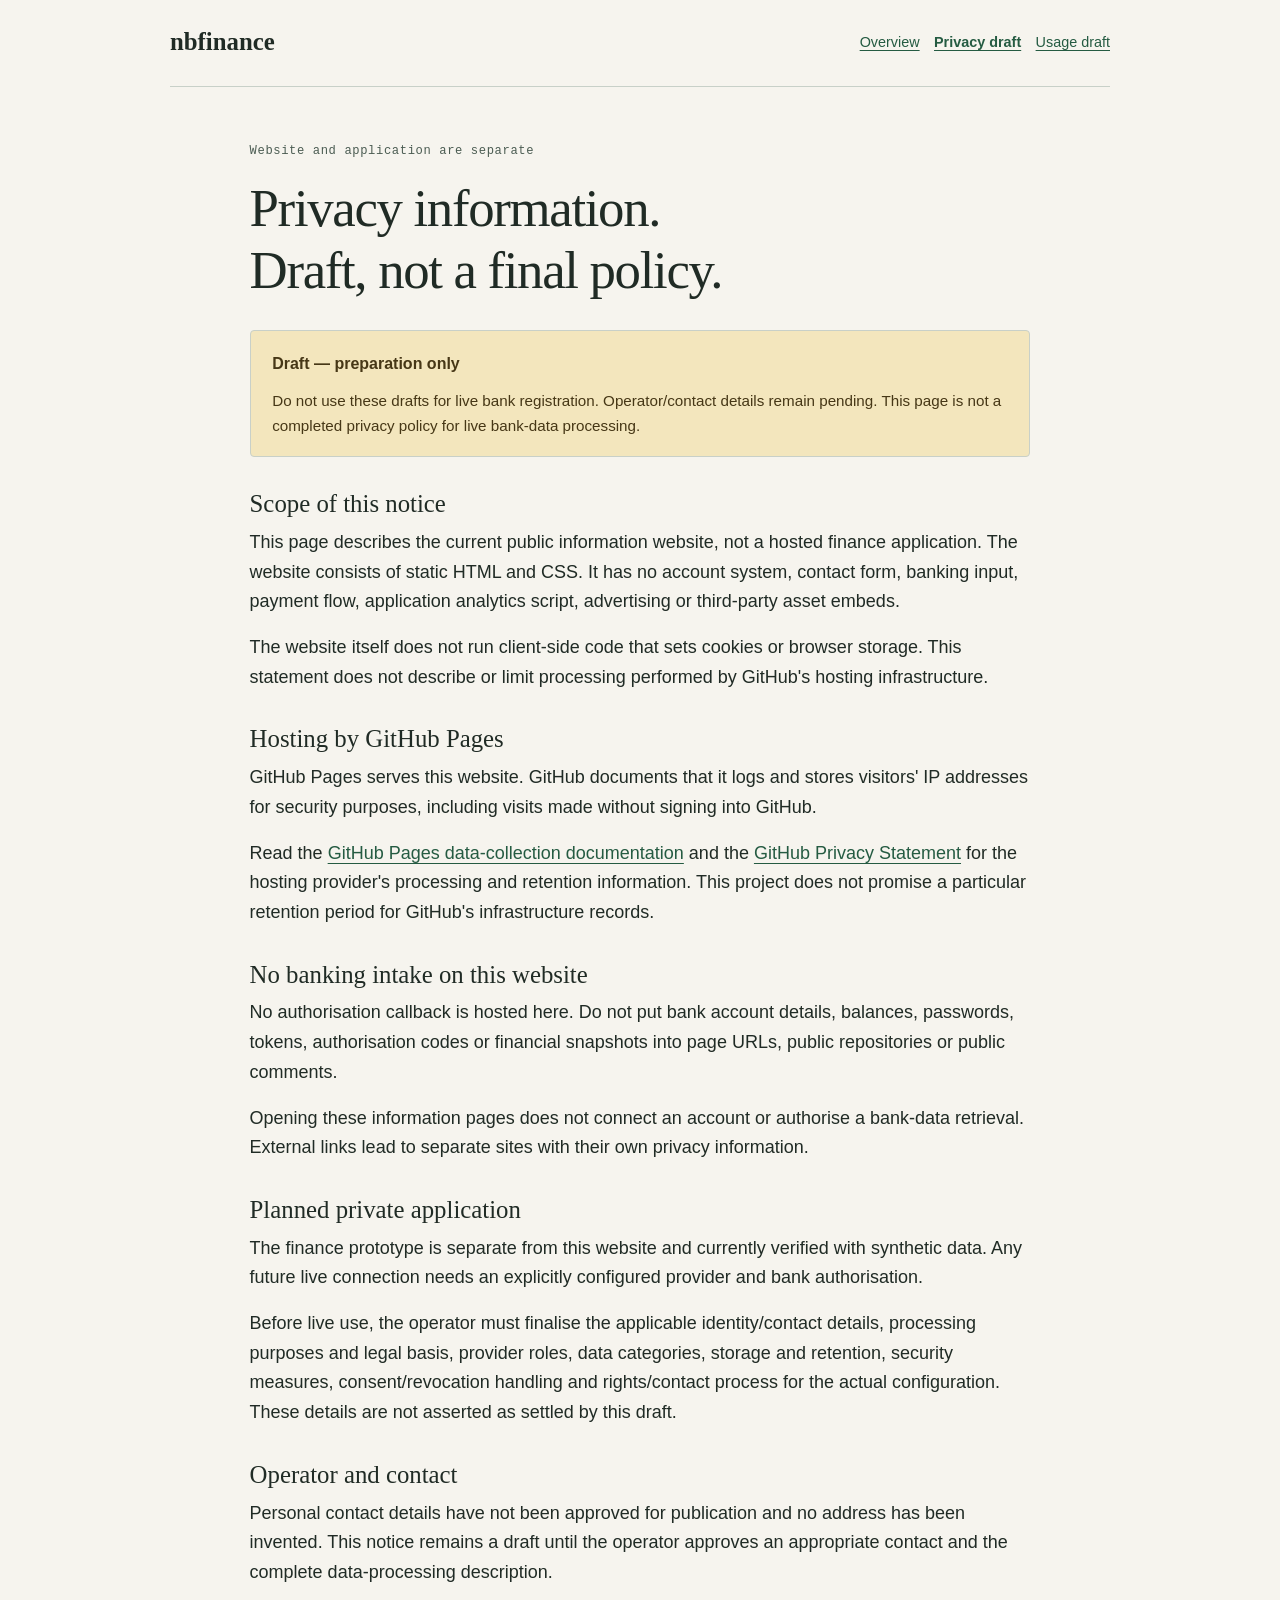
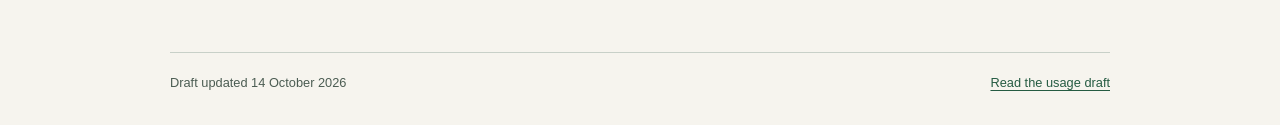
==== privacy.html @ 38442056 "docs: publish draft information-only site [verified]" ====
<!doctype html>
<html lang="en">
<head>
  <meta charset="utf-8">
  <meta name="viewport" content="width=device-width, initial-scale=1">
  <meta name="description" content="Draft privacy information for the static nbfinance information website. Operator details are pending.">
  <meta name="referrer" content="no-referrer">
  <meta http-equiv="Content-Security-Policy" content="default-src 'none'; style-src 'self'; img-src 'self'; base-uri 'none'; form-action 'none'; frame-src 'none'; object-src 'none'">
  <title>Privacy draft · nbfinance</title>
  <link rel="stylesheet" href="styles.css">
</head>
<body>
  <a class="skip" href="#main">Skip to content</a>
  <header><a class="wordmark" href="index.html">nbfinance</a><nav aria-label="Main navigation"><a href="index.html">Overview</a><a href="privacy.html" aria-current="page">Privacy draft</a><a href="terms.html">Usage draft</a></nav></header>
  <main id="main">
    <p class="eyebrow">Website and application are separate</p>
    <h1>Privacy information.<br>Draft, not a final policy.</h1>
    <aside class="notice" aria-label="Draft status"><strong>Draft — preparation only</strong><p>Do not use these drafts for live bank registration. Operator/contact details remain pending. This page is not a completed privacy policy for live bank-data processing.</p></aside>
    <section><h2>Scope of this notice</h2><p>This page describes the current public information website, not a hosted finance application. The website consists of static HTML and CSS. It has no account system, contact form, banking input, payment flow, application analytics script, advertising or third-party asset embeds.</p><p>The website itself does not run client-side code that sets cookies or browser storage. This statement does not describe or limit processing performed by GitHub's hosting infrastructure.</p></section>
    <section><h2>Hosting by GitHub Pages</h2><p>GitHub Pages serves this website. GitHub documents that it logs and stores visitors' IP addresses for security purposes, including visits made without signing into GitHub.</p><p>Read the <a href="https://docs.github.com/en/pages/getting-started-with-github-pages/about-github-pages" rel="noopener noreferrer">GitHub Pages data-collection documentation</a> and the <a href="https://docs.github.com/en/site-policy/privacy-policies/github-general-privacy-statement" rel="noopener noreferrer">GitHub Privacy Statement</a> for the hosting provider's processing and retention information. This project does not promise a particular retention period for GitHub's infrastructure records.</p></section>
    <section><h2>No banking intake on this website</h2><p>No authorisation callback is hosted here. Do not put bank account details, balances, passwords, tokens, authorisation codes or financial snapshots into page URLs, public repositories or public comments.</p><p>Opening these information pages does not connect an account or authorise a bank-data retrieval. External links lead to separate sites with their own privacy information.</p></section>
    <section><h2>Planned private application</h2><p>The finance prototype is separate from this website and currently verified with synthetic data. Any future live connection needs an explicitly configured provider and bank authorisation.</p><p>Before live use, the operator must finalise the applicable identity/contact details, processing purposes and legal basis, provider roles, data categories, storage and retention, security measures, consent/revocation handling and rights/contact process for the actual configuration. These details are not asserted as settled by this draft.</p></section>
    <section><h2>Operator and contact</h2><p>Personal contact details have not been approved for publication and no address has been invented. This notice remains a draft until the operator approves an appropriate contact and the complete data-processing description.</p></section>
  </main>
  <footer><span>Draft updated 14 October 2026</span><a href="terms.html">Read the usage draft</a></footer>
</body>
</html>
---- styles.css ----
:root { color-scheme: light dark; --paper: #f6f4ee; --ink: #202b25; --muted: #4b5c52; --line: #c8d0c8; --accent: #255b42; --notice: #f3e6bd; --notice-ink: #463716; }
* { box-sizing: border-box; }
body { margin: 0; background: var(--paper); color: var(--ink); font-family: Arial, Helvetica, sans-serif; font-size: 18px; line-height: 1.65; }
a { color: var(--accent); text-underline-offset: .22em; overflow-wrap: anywhere; }
a:hover { text-decoration-thickness: 2px; }
a:focus-visible { outline: 3px solid var(--accent); outline-offset: 5px; }
header, main, footer { width: min(100% - 3rem, 940px); margin-inline: auto; }
header { padding-block: 1.3rem; border-bottom: 1px solid var(--line); display: flex; align-items: center; justify-content: space-between; gap: 1rem; flex-wrap: wrap; }
.wordmark { font-family: Georgia, 'Times New Roman', serif; font-size: 1.55rem; font-weight: bold; color: var(--ink); text-decoration: none; }
nav { display: flex; gap: .9rem; flex-wrap: wrap; }
nav a { min-height: 44px; display: inline-flex; align-items: center; font-size: .9rem; }
nav a[aria-current] { font-weight: bold; }
main { padding-block: 2.8rem 3rem; max-width: 78ch; }
.eyebrow { font-family: 'Courier New', monospace; font-size: .76rem; letter-spacing: .05em; color: var(--muted); }
h1, h2 { font-family: Georgia, 'Times New Roman', serif; font-weight: normal; line-height: 1.18; }
h1 { font-size: clamp(2.1rem, 5vw, 3.3rem); letter-spacing: -.025em; margin: .8rem 0 1.8rem; }
h2 { font-size: 1.55rem; margin: 0 0 .6rem; }
p { margin: .6rem 0 1rem; }
section { margin-top: 2rem; }
.notice { padding: 1.1rem 1.35rem; background: var(--notice); color: var(--notice-ink); border: 1px solid var(--line); border-radius: 4px; }
.notice strong { font-size: 1rem; }
.notice p { font-size: .95rem; margin-bottom: 0; }
footer { padding-block: 1.2rem 2rem; border-top: 1px solid var(--line); color: var(--muted); display: flex; gap: 1rem; justify-content: space-between; flex-wrap: wrap; font-size: .8rem; }
.skip { position: absolute; left: -9999px; }
.skip:focus { left: 1rem; top: .5rem; padding: .5rem; background: var(--paper); z-index: 1; }
@media (prefers-color-scheme: dark) { :root { --paper: #19221d; --ink: #e9eee7; --muted: #b4c3b8; --line: #43554a; --accent: #a9d7b7; --notice: #443b23; --notice-ink: #f4e4b9; } }
@media (max-width: 520px) { body { font-size: 16px; } header, main, footer { width: calc(100% - 2rem); } main { padding-top: 2rem; } nav { gap: .75rem; } .notice { padding: 1rem; } }
@media print { :root { --paper: white; --ink: black; --muted: #333; --accent: black; --notice: white; --notice-ink: black; } body { font-size: 12pt; } header, main, footer { width: 100%; } .skip { display: none; } }
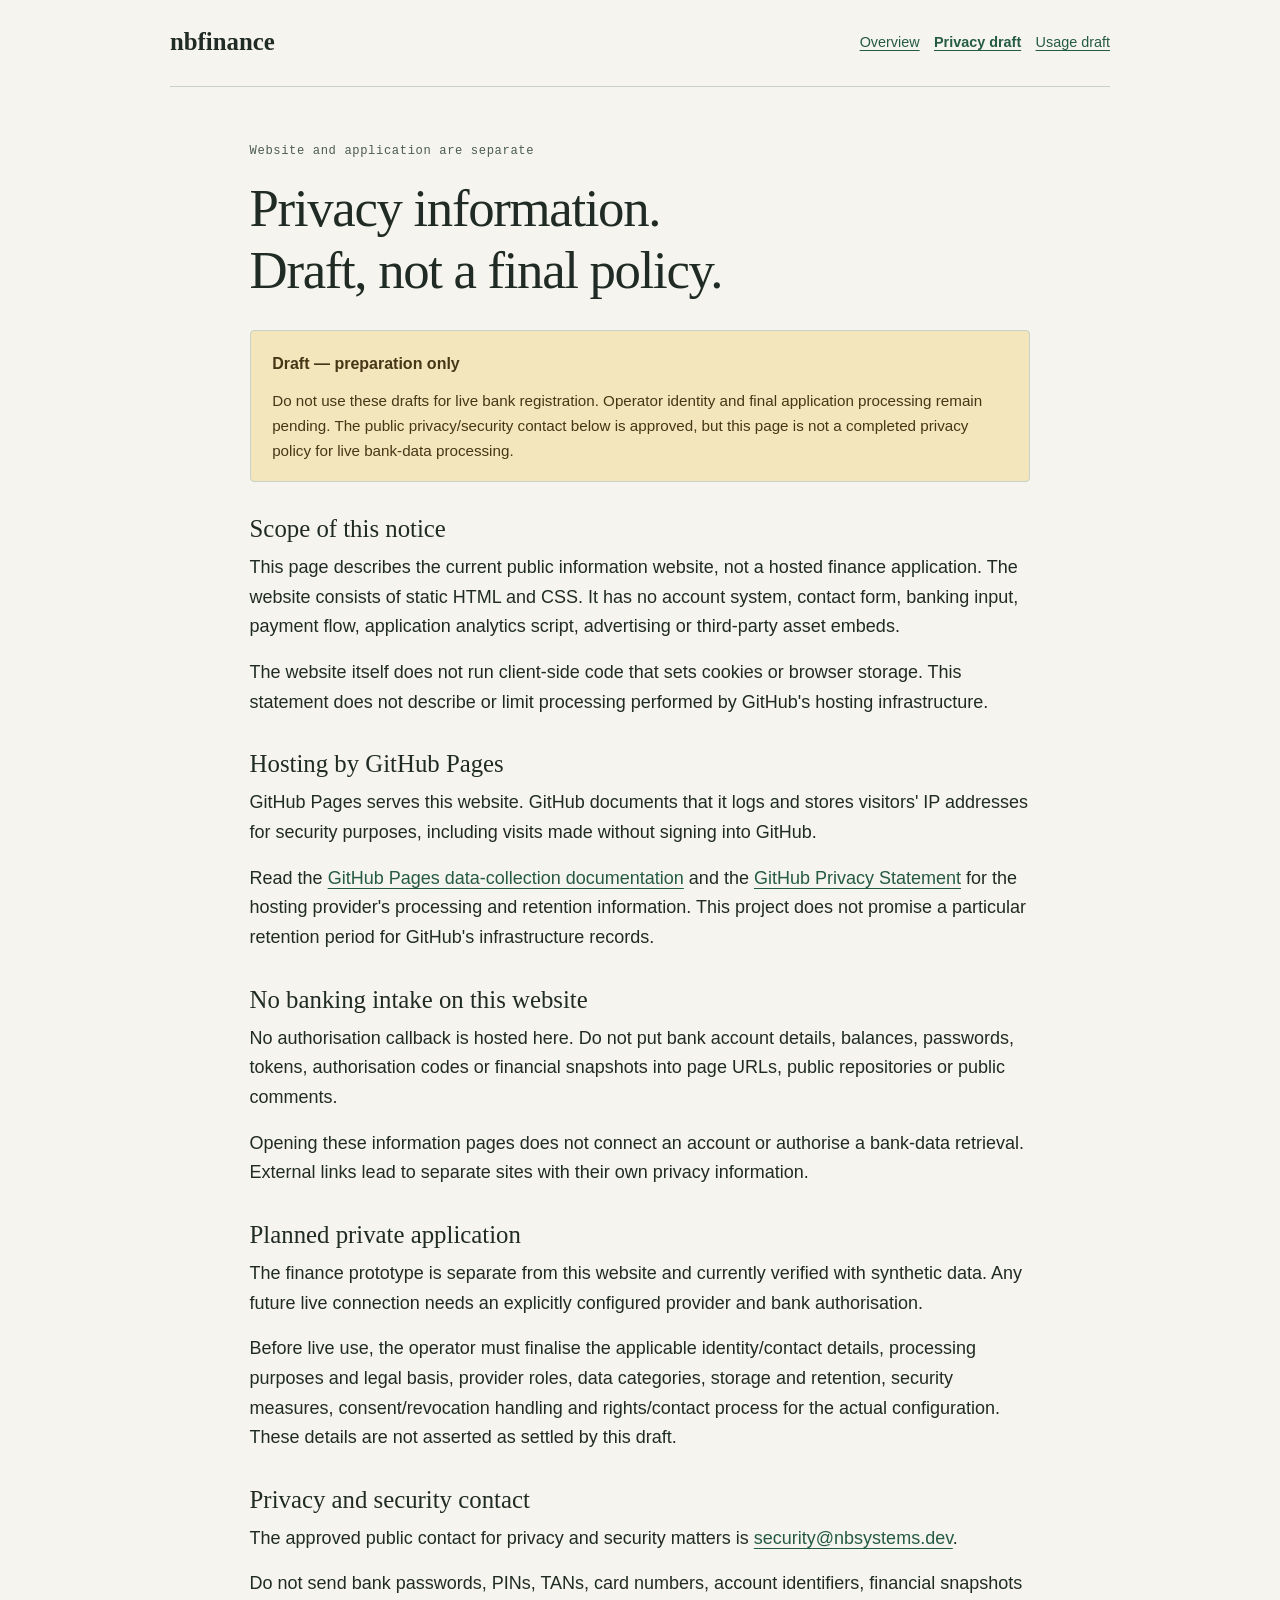
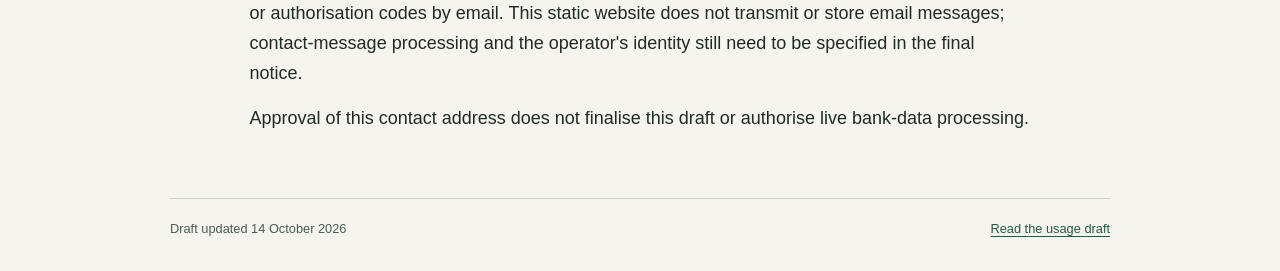
==== commit 6453eb4e: "docs: publish approved privacy and security contact" ====
--- a/privacy.html
+++ b/privacy.html
@@ -15,12 +15,12 @@
   <main id="main">
     <p class="eyebrow">Website and application are separate</p>
     <h1>Privacy information.<br>Draft, not a final policy.</h1>
-    <aside class="notice" aria-label="Draft status"><strong>Draft — preparation only</strong><p>Do not use these drafts for live bank registration. Operator/contact details remain pending. This page is not a completed privacy policy for live bank-data processing.</p></aside>
+    <aside class="notice" aria-label="Draft status"><strong>Draft — preparation only</strong><p>Do not use these drafts for live bank registration. Operator identity and final application processing remain pending. The public privacy/security contact below is approved, but this page is not a completed privacy policy for live bank-data processing.</p></aside>
     <section><h2>Scope of this notice</h2><p>This page describes the current public information website, not a hosted finance application. The website consists of static HTML and CSS. It has no account system, contact form, banking input, payment flow, application analytics script, advertising or third-party asset embeds.</p><p>The website itself does not run client-side code that sets cookies or browser storage. This statement does not describe or limit processing performed by GitHub's hosting infrastructure.</p></section>
     <section><h2>Hosting by GitHub Pages</h2><p>GitHub Pages serves this website. GitHub documents that it logs and stores visitors' IP addresses for security purposes, including visits made without signing into GitHub.</p><p>Read the <a href="https://docs.github.com/en/pages/getting-started-with-github-pages/about-github-pages" rel="noopener noreferrer">GitHub Pages data-collection documentation</a> and the <a href="https://docs.github.com/en/site-policy/privacy-policies/github-general-privacy-statement" rel="noopener noreferrer">GitHub Privacy Statement</a> for the hosting provider's processing and retention information. This project does not promise a particular retention period for GitHub's infrastructure records.</p></section>
     <section><h2>No banking intake on this website</h2><p>No authorisation callback is hosted here. Do not put bank account details, balances, passwords, tokens, authorisation codes or financial snapshots into page URLs, public repositories or public comments.</p><p>Opening these information pages does not connect an account or authorise a bank-data retrieval. External links lead to separate sites with their own privacy information.</p></section>
     <section><h2>Planned private application</h2><p>The finance prototype is separate from this website and currently verified with synthetic data. Any future live connection needs an explicitly configured provider and bank authorisation.</p><p>Before live use, the operator must finalise the applicable identity/contact details, processing purposes and legal basis, provider roles, data categories, storage and retention, security measures, consent/revocation handling and rights/contact process for the actual configuration. These details are not asserted as settled by this draft.</p></section>
-    <section><h2>Operator and contact</h2><p>Personal contact details have not been approved for publication and no address has been invented. This notice remains a draft until the operator approves an appropriate contact and the complete data-processing description.</p></section>
+    <section><h2>Privacy and security contact</h2><p>The approved public contact for privacy and security matters is <a href="mailto:security@nbsystems.dev">security@nbsystems.dev</a>.</p><p>Do not send bank passwords, PINs, TANs, card numbers, account identifiers, financial snapshots or authorisation codes by email. This static website does not transmit or store email messages; contact-message processing and the operator's identity still need to be specified in the final notice.</p><p>Approval of this contact address does not finalise this draft or authorise live bank-data processing.</p></section>
   </main>
   <footer><span>Draft updated 14 October 2026</span><a href="terms.html">Read the usage draft</a></footer>
 </body>
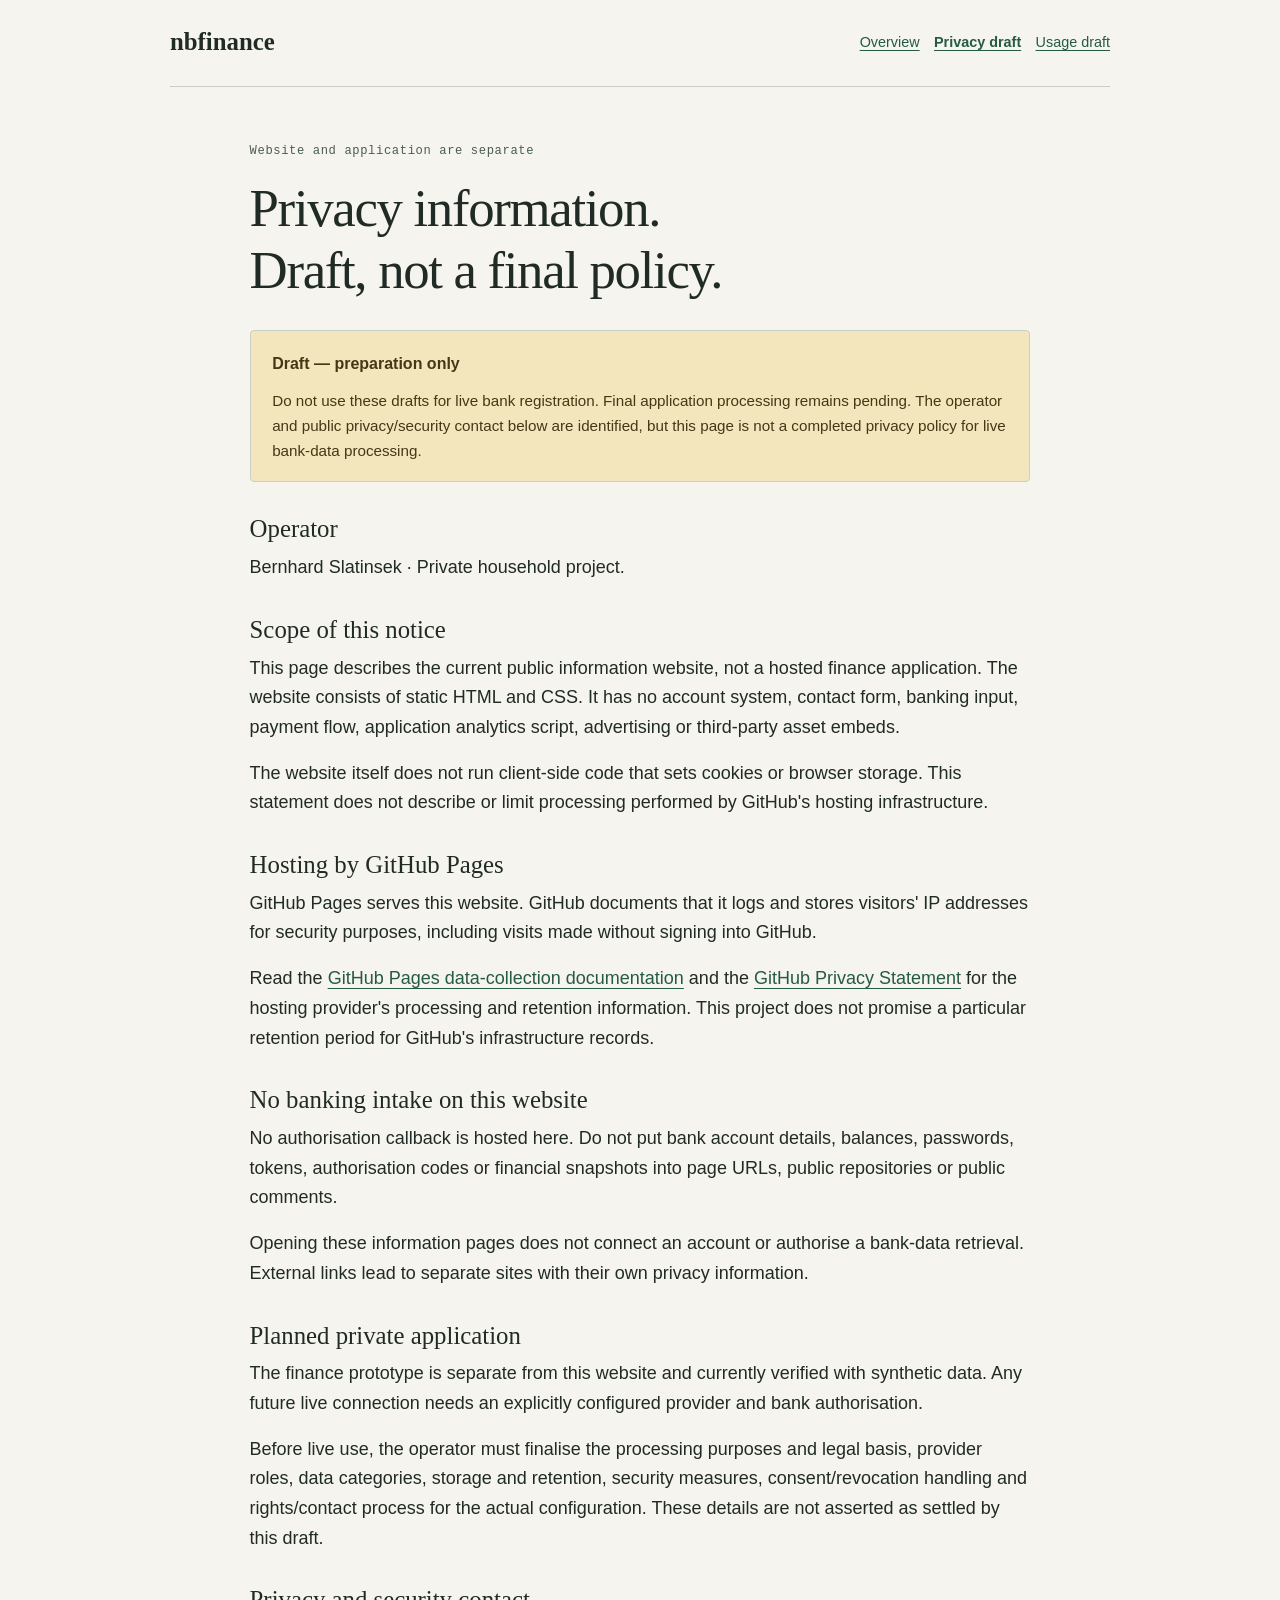
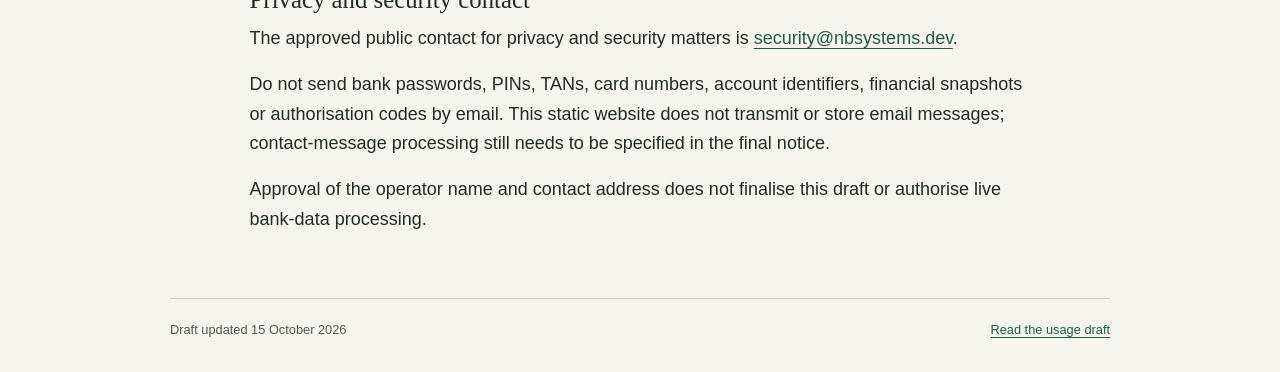
==== commit 7d178490: "docs: publish approved private-project operator name" ====
--- a/privacy.html
+++ b/privacy.html
@@ -3,7 +3,7 @@
 <head>
   <meta charset="utf-8">
   <meta name="viewport" content="width=device-width, initial-scale=1">
-  <meta name="description" content="Draft privacy information for the static nbfinance information website. Operator details are pending.">
+  <meta name="description" content="Draft privacy information for the static nbfinance information website. Final application processing remains pending.">
   <meta name="referrer" content="no-referrer">
   <meta http-equiv="Content-Security-Policy" content="default-src 'none'; style-src 'self'; img-src 'self'; base-uri 'none'; form-action 'none'; frame-src 'none'; object-src 'none'">
   <title>Privacy draft · nbfinance</title>
@@ -15,13 +15,14 @@
   <main id="main">
     <p class="eyebrow">Website and application are separate</p>
     <h1>Privacy information.<br>Draft, not a final policy.</h1>
-    <aside class="notice" aria-label="Draft status"><strong>Draft — preparation only</strong><p>Do not use these drafts for live bank registration. Operator identity and final application processing remain pending. The public privacy/security contact below is approved, but this page is not a completed privacy policy for live bank-data processing.</p></aside>
+    <aside class="notice" aria-label="Draft status"><strong>Draft — preparation only</strong><p>Do not use these drafts for live bank registration. Final application processing remains pending. The operator and public privacy/security contact below are identified, but this page is not a completed privacy policy for live bank-data processing.</p></aside>
+    <section><h2>Operator</h2><p>Bernhard Slatinsek · Private household project.</p></section>
     <section><h2>Scope of this notice</h2><p>This page describes the current public information website, not a hosted finance application. The website consists of static HTML and CSS. It has no account system, contact form, banking input, payment flow, application analytics script, advertising or third-party asset embeds.</p><p>The website itself does not run client-side code that sets cookies or browser storage. This statement does not describe or limit processing performed by GitHub's hosting infrastructure.</p></section>
     <section><h2>Hosting by GitHub Pages</h2><p>GitHub Pages serves this website. GitHub documents that it logs and stores visitors' IP addresses for security purposes, including visits made without signing into GitHub.</p><p>Read the <a href="https://docs.github.com/en/pages/getting-started-with-github-pages/about-github-pages" rel="noopener noreferrer">GitHub Pages data-collection documentation</a> and the <a href="https://docs.github.com/en/site-policy/privacy-policies/github-general-privacy-statement" rel="noopener noreferrer">GitHub Privacy Statement</a> for the hosting provider's processing and retention information. This project does not promise a particular retention period for GitHub's infrastructure records.</p></section>
     <section><h2>No banking intake on this website</h2><p>No authorisation callback is hosted here. Do not put bank account details, balances, passwords, tokens, authorisation codes or financial snapshots into page URLs, public repositories or public comments.</p><p>Opening these information pages does not connect an account or authorise a bank-data retrieval. External links lead to separate sites with their own privacy information.</p></section>
-    <section><h2>Planned private application</h2><p>The finance prototype is separate from this website and currently verified with synthetic data. Any future live connection needs an explicitly configured provider and bank authorisation.</p><p>Before live use, the operator must finalise the applicable identity/contact details, processing purposes and legal basis, provider roles, data categories, storage and retention, security measures, consent/revocation handling and rights/contact process for the actual configuration. These details are not asserted as settled by this draft.</p></section>
-    <section><h2>Privacy and security contact</h2><p>The approved public contact for privacy and security matters is <a href="mailto:security@nbsystems.dev">security@nbsystems.dev</a>.</p><p>Do not send bank passwords, PINs, TANs, card numbers, account identifiers, financial snapshots or authorisation codes by email. This static website does not transmit or store email messages; contact-message processing and the operator's identity still need to be specified in the final notice.</p><p>Approval of this contact address does not finalise this draft or authorise live bank-data processing.</p></section>
+    <section><h2>Planned private application</h2><p>The finance prototype is separate from this website and currently verified with synthetic data. Any future live connection needs an explicitly configured provider and bank authorisation.</p><p>Before live use, the operator must finalise the processing purposes and legal basis, provider roles, data categories, storage and retention, security measures, consent/revocation handling and rights/contact process for the actual configuration. These details are not asserted as settled by this draft.</p></section>
+    <section><h2>Privacy and security contact</h2><p>The approved public contact for privacy and security matters is <a href="mailto:security@nbsystems.dev">security@nbsystems.dev</a>.</p><p>Do not send bank passwords, PINs, TANs, card numbers, account identifiers, financial snapshots or authorisation codes by email. This static website does not transmit or store email messages; contact-message processing still needs to be specified in the final notice.</p><p>Approval of the operator name and contact address does not finalise this draft or authorise live bank-data processing.</p></section>
   </main>
-  <footer><span>Draft updated 14 October 2026</span><a href="terms.html">Read the usage draft</a></footer>
+  <footer><span>Draft updated 15 October 2026</span><a href="terms.html">Read the usage draft</a></footer>
 </body>
 </html>
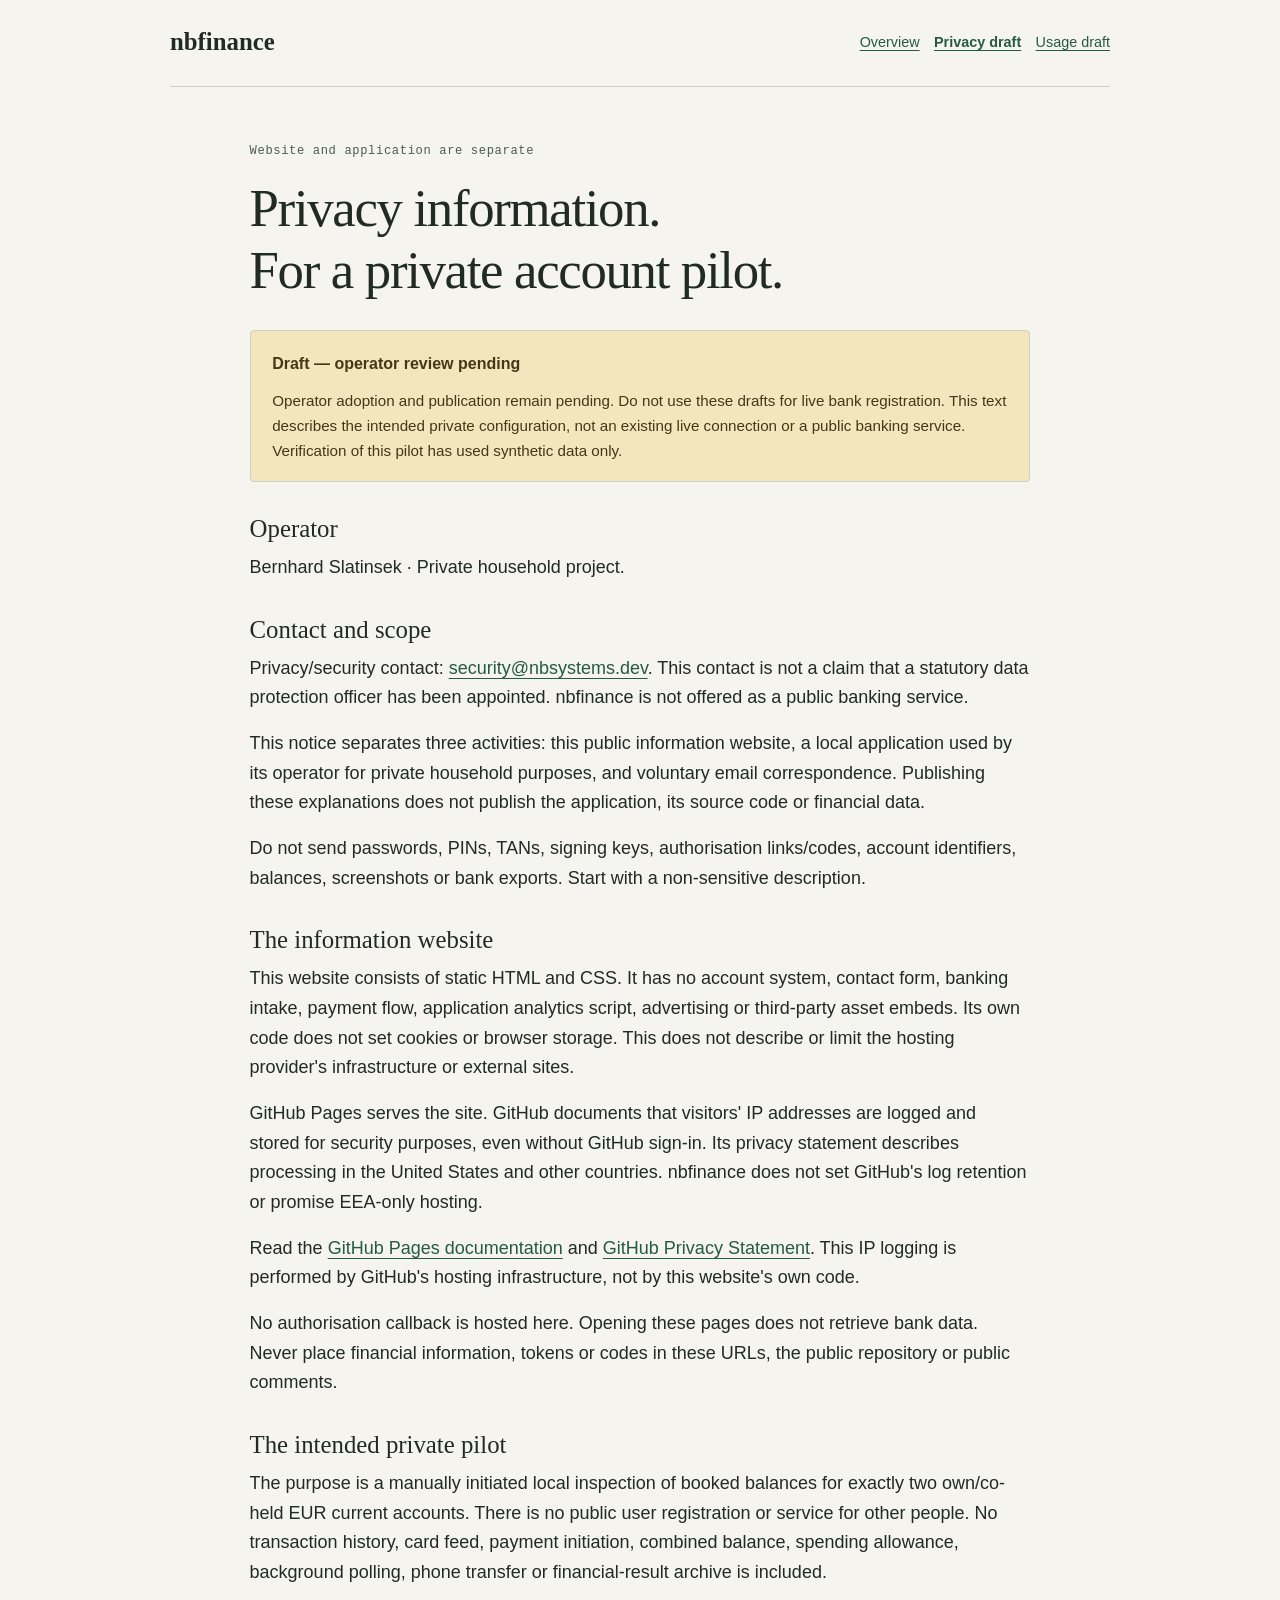
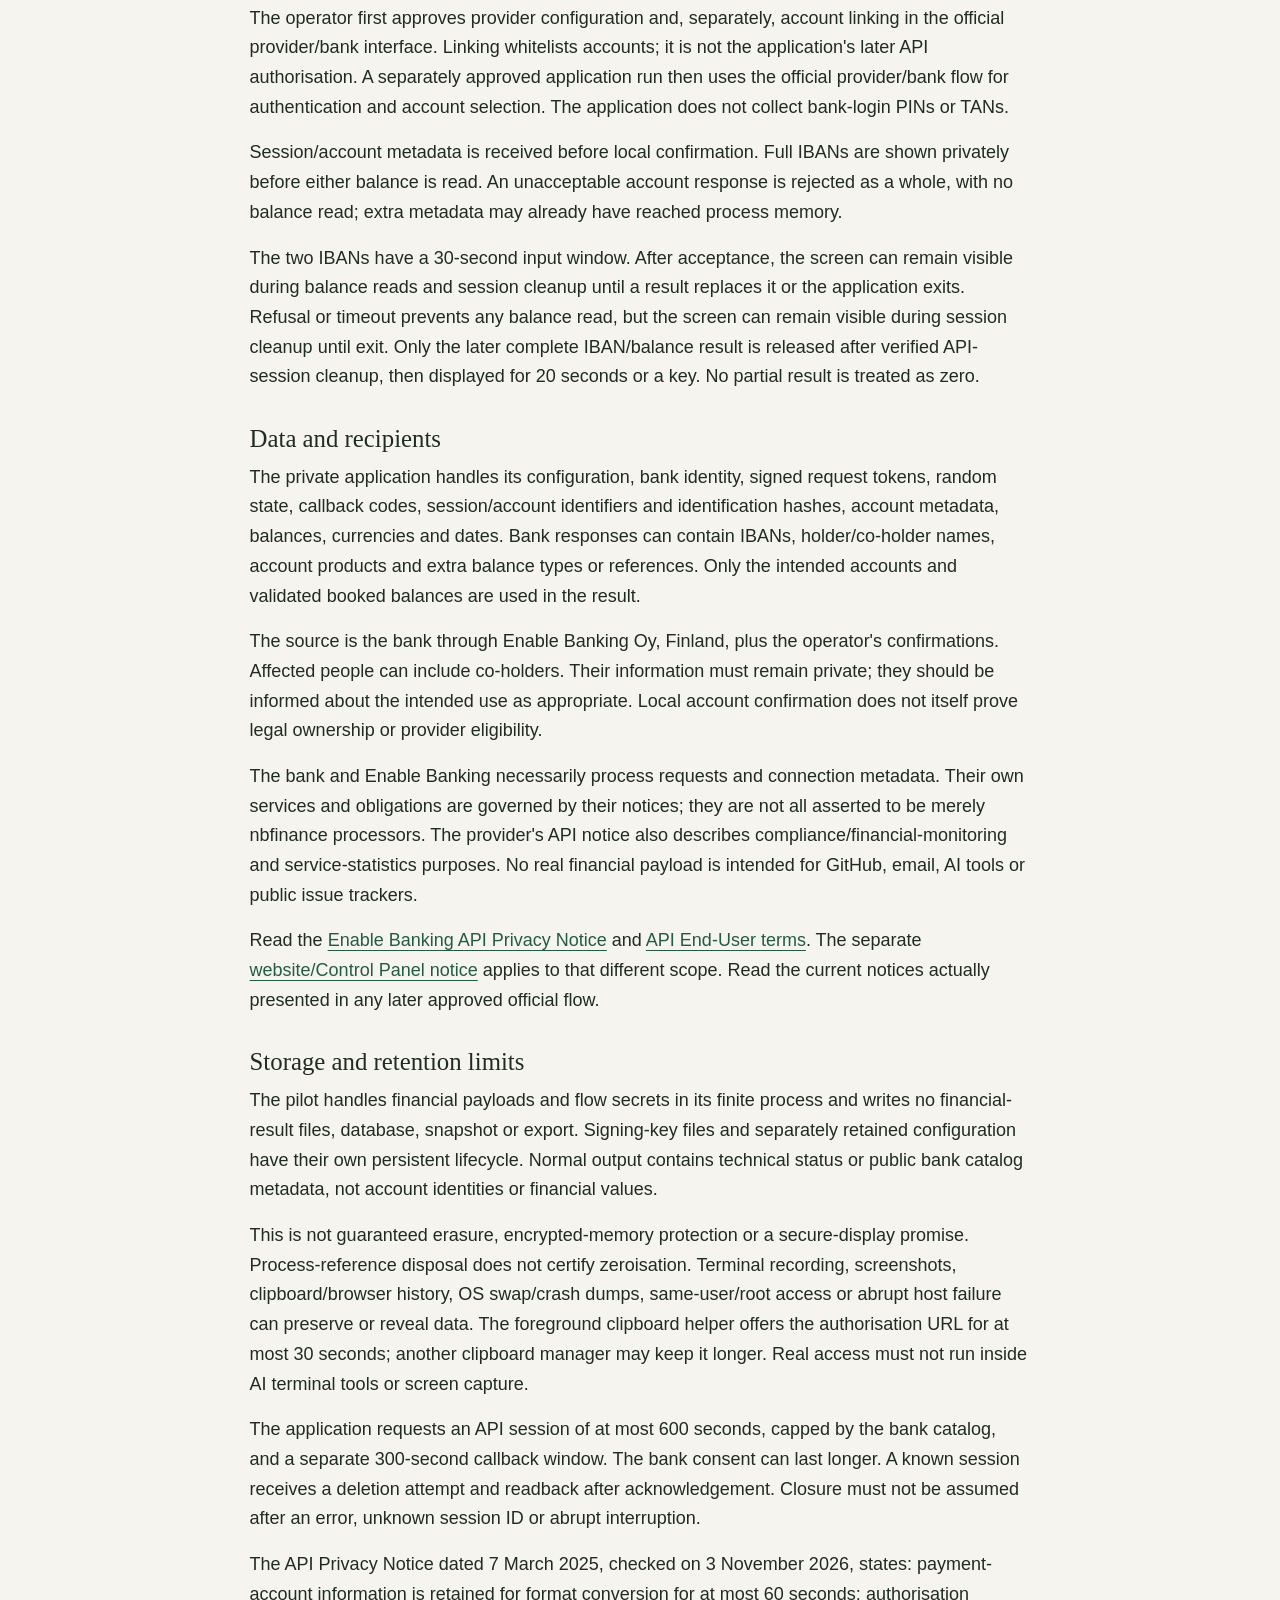
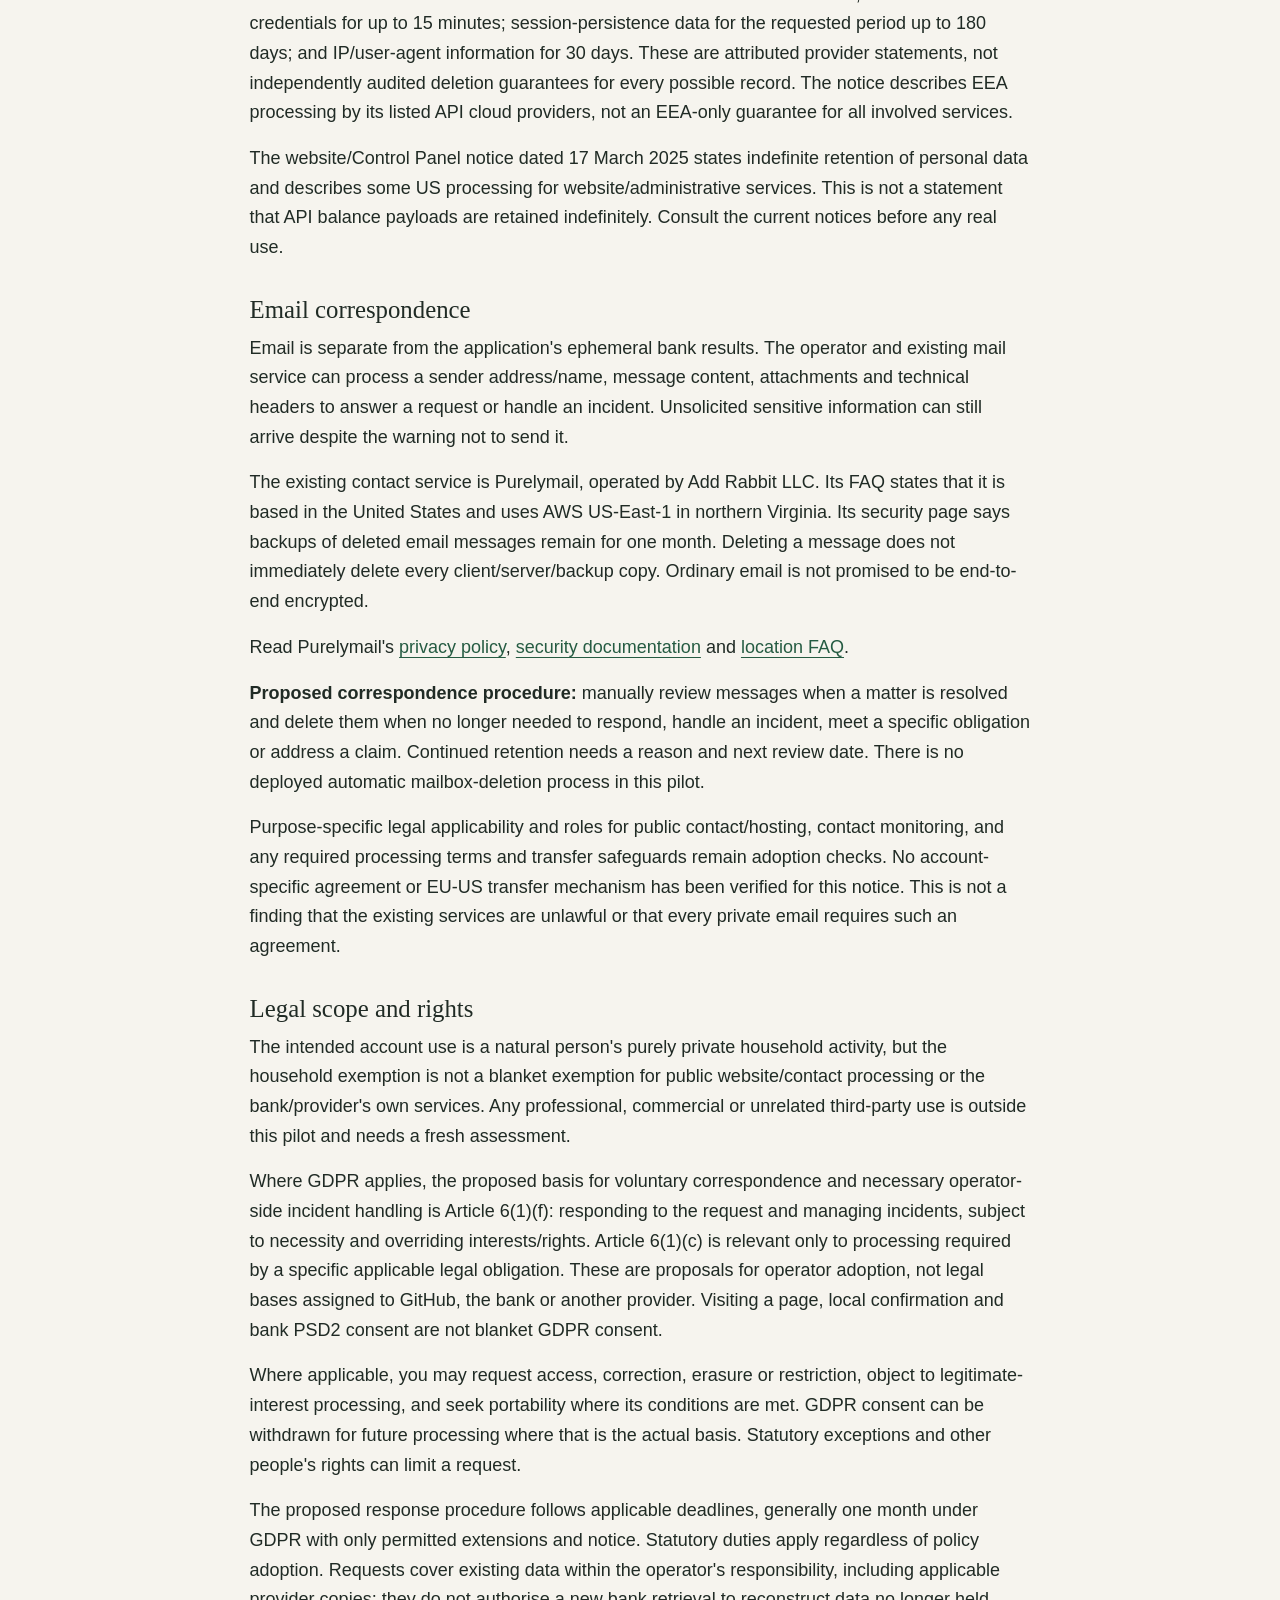
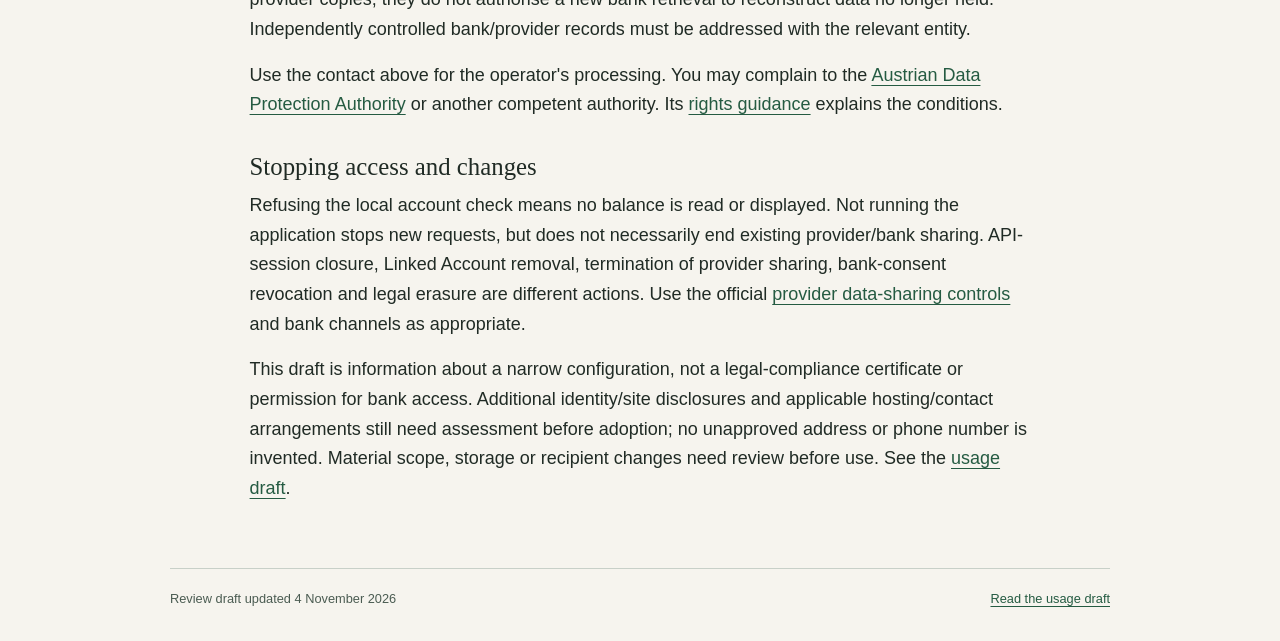
==== commit 191c88e2: "docs: prepare private-pilot information page drafts" ====
--- a/privacy.html
+++ b/privacy.html
@@ -3,7 +3,7 @@
 <head>
   <meta charset="utf-8">
   <meta name="viewport" content="width=device-width, initial-scale=1">
-  <meta name="description" content="Draft privacy information for the static nbfinance information website. Final application processing remains pending.">
+  <meta name="description" content="Privacy review draft for the static nbfinance website and its separate private, manual two-account balance pilot.">
   <meta name="referrer" content="no-referrer">
   <meta http-equiv="Content-Security-Policy" content="default-src 'none'; style-src 'self'; img-src 'self'; base-uri 'none'; form-action 'none'; frame-src 'none'; object-src 'none'">
   <title>Privacy draft · nbfinance</title>
@@ -14,15 +14,66 @@
   <header><a class="wordmark" href="index.html">nbfinance</a><nav aria-label="Main navigation"><a href="index.html">Overview</a><a href="privacy.html" aria-current="page">Privacy draft</a><a href="terms.html">Usage draft</a></nav></header>
   <main id="main">
     <p class="eyebrow">Website and application are separate</p>
-    <h1>Privacy information.<br>Draft, not a final policy.</h1>
-    <aside class="notice" aria-label="Draft status"><strong>Draft — preparation only</strong><p>Do not use these drafts for live bank registration. Final application processing remains pending. The operator and public privacy/security contact below are identified, but this page is not a completed privacy policy for live bank-data processing.</p></aside>
+    <h1>Privacy information.<br>For a private account pilot.</h1>
+    <aside class="notice" aria-label="Draft status"><strong>Draft — operator review pending</strong><p>Operator adoption and publication remain pending. Do not use these drafts for live bank registration. This text describes the intended private configuration, not an existing live connection or a public banking service. Verification of this pilot has used synthetic data only.</p></aside>
     <section><h2>Operator</h2><p>Bernhard Slatinsek · Private household project.</p></section>
-    <section><h2>Scope of this notice</h2><p>This page describes the current public information website, not a hosted finance application. The website consists of static HTML and CSS. It has no account system, contact form, banking input, payment flow, application analytics script, advertising or third-party asset embeds.</p><p>The website itself does not run client-side code that sets cookies or browser storage. This statement does not describe or limit processing performed by GitHub's hosting infrastructure.</p></section>
-    <section><h2>Hosting by GitHub Pages</h2><p>GitHub Pages serves this website. GitHub documents that it logs and stores visitors' IP addresses for security purposes, including visits made without signing into GitHub.</p><p>Read the <a href="https://docs.github.com/en/pages/getting-started-with-github-pages/about-github-pages" rel="noopener noreferrer">GitHub Pages data-collection documentation</a> and the <a href="https://docs.github.com/en/site-policy/privacy-policies/github-general-privacy-statement" rel="noopener noreferrer">GitHub Privacy Statement</a> for the hosting provider's processing and retention information. This project does not promise a particular retention period for GitHub's infrastructure records.</p></section>
-    <section><h2>No banking intake on this website</h2><p>No authorisation callback is hosted here. Do not put bank account details, balances, passwords, tokens, authorisation codes or financial snapshots into page URLs, public repositories or public comments.</p><p>Opening these information pages does not connect an account or authorise a bank-data retrieval. External links lead to separate sites with their own privacy information.</p></section>
-    <section><h2>Planned private application</h2><p>The finance prototype is separate from this website and currently verified with synthetic data. Any future live connection needs an explicitly configured provider and bank authorisation.</p><p>Before live use, the operator must finalise the processing purposes and legal basis, provider roles, data categories, storage and retention, security measures, consent/revocation handling and rights/contact process for the actual configuration. These details are not asserted as settled by this draft.</p></section>
-    <section><h2>Privacy and security contact</h2><p>The approved public contact for privacy and security matters is <a href="mailto:security@nbsystems.dev">security@nbsystems.dev</a>.</p><p>Do not send bank passwords, PINs, TANs, card numbers, account identifiers, financial snapshots or authorisation codes by email. This static website does not transmit or store email messages; contact-message processing still needs to be specified in the final notice.</p><p>Approval of the operator name and contact address does not finalise this draft or authorise live bank-data processing.</p></section>
+    <section>
+      <h2>Contact and scope</h2>
+      <p>Privacy/security contact: <a href="mailto:security@nbsystems.dev">security@nbsystems.dev</a>. This contact is not a claim that a statutory data protection officer has been appointed. nbfinance is not offered as a public banking service.</p>
+      <p>This notice separates three activities: this public information website, a local application used by its operator for private household purposes, and voluntary email correspondence. Publishing these explanations does not publish the application, its source code or financial data.</p>
+      <p>Do not send passwords, PINs, TANs, signing keys, authorisation links/codes, account identifiers, balances, screenshots or bank exports. Start with a non-sensitive description.</p>
+    </section>
+    <section>
+      <h2>The information website</h2>
+      <p>This website consists of static HTML and CSS. It has no account system, contact form, banking intake, payment flow, application analytics script, advertising or third-party asset embeds. Its own code does not set cookies or browser storage. This does not describe or limit the hosting provider's infrastructure or external sites.</p>
+      <p>GitHub Pages serves the site. GitHub documents that visitors' IP addresses are logged and stored for security purposes, even without GitHub sign-in. Its privacy statement describes processing in the United States and other countries. nbfinance does not set GitHub's log retention or promise EEA-only hosting.</p>
+      <p>Read the <a href="https://docs.github.com/en/pages/getting-started-with-github-pages/what-is-github-pages#data-collection" rel="noopener noreferrer">GitHub Pages documentation</a> and <a href="https://docs.github.com/en/site-policy/privacy-policies/github-general-privacy-statement" rel="noopener noreferrer">GitHub Privacy Statement</a>. This IP logging is performed by GitHub's hosting infrastructure, not by this website's own code.</p>
+      <p>No authorisation callback is hosted here. Opening these pages does not retrieve bank data. Never place financial information, tokens or codes in these URLs, the public repository or public comments.</p>
+    </section>
+    <section>
+      <h2>The intended private pilot</h2>
+      <p>The purpose is a manually initiated local inspection of booked balances for exactly two own/co-held EUR current accounts. There is no public user registration or service for other people. No transaction history, card feed, payment initiation, combined balance, spending allowance, background polling, phone transfer or financial-result archive is included.</p>
+      <p>The operator first approves provider configuration and, separately, account linking in the official provider/bank interface. Linking whitelists accounts; it is not the application's later API authorisation. A separately approved application run then uses the official provider/bank flow for authentication and account selection. The application does not collect bank-login PINs or TANs.</p>
+      <p>Session/account metadata is received before local confirmation. Full IBANs are shown privately before either balance is read. An unacceptable account response is rejected as a whole, with no balance read; extra metadata may already have reached process memory.</p>
+      <p>The two IBANs have a 30-second input window. After acceptance, the screen can remain visible during balance reads and session cleanup until a result replaces it or the application exits. Refusal or timeout prevents any balance read, but the screen can remain visible during session cleanup until exit. Only the later complete IBAN/balance result is released after verified API-session cleanup, then displayed for 20 seconds or a key. No partial result is treated as zero.</p>
+    </section>
+    <section>
+      <h2>Data and recipients</h2>
+      <p>The private application handles its configuration, bank identity, signed request tokens, random state, callback codes, session/account identifiers and identification hashes, account metadata, balances, currencies and dates. Bank responses can contain IBANs, holder/co-holder names, account products and extra balance types or references. Only the intended accounts and validated booked balances are used in the result.</p>
+      <p>The source is the bank through Enable Banking Oy, Finland, plus the operator's confirmations. Affected people can include co-holders. Their information must remain private; they should be informed about the intended use as appropriate. Local account confirmation does not itself prove legal ownership or provider eligibility.</p>
+      <p>The bank and Enable Banking necessarily process requests and connection metadata. Their own services and obligations are governed by their notices; they are not all asserted to be merely nbfinance processors. The provider's API notice also describes compliance/financial-monitoring and service-statistics purposes. No real financial payload is intended for GitHub, email, AI tools or public issue trackers.</p>
+      <p>Read the <a href="https://auth.enablebanking.com/privacy" rel="noopener noreferrer">Enable Banking API Privacy Notice</a> and <a href="https://auth.enablebanking.com/terms" rel="noopener noreferrer">API End-User terms</a>. The separate <a href="https://enablebanking.com/privacy/" rel="noopener noreferrer">website/Control Panel notice</a> applies to that different scope. Read the current notices actually presented in any later approved official flow.</p>
+    </section>
+    <section>
+      <h2>Storage and retention limits</h2>
+      <p>The pilot handles financial payloads and flow secrets in its finite process and writes no financial-result files, database, snapshot or export. Signing-key files and separately retained configuration have their own persistent lifecycle. Normal output contains technical status or public bank catalog metadata, not account identities or financial values.</p>
+      <p>This is not guaranteed erasure, encrypted-memory protection or a secure-display promise. Process-reference disposal does not certify zeroisation. Terminal recording, screenshots, clipboard/browser history, OS swap/crash dumps, same-user/root access or abrupt host failure can preserve or reveal data. The foreground clipboard helper offers the authorisation URL for at most 30 seconds; another clipboard manager may keep it longer. Real access must not run inside AI terminal tools or screen capture.</p>
+      <p>The application requests an API session of at most 600 seconds, capped by the bank catalog, and a separate 300-second callback window. The bank consent can last longer. A known session receives a deletion attempt and readback after acknowledgement. Closure must not be assumed after an error, unknown session ID or abrupt interruption.</p>
+      <p>The API Privacy Notice dated 7 March 2025, checked on 3 November 2026, states: payment-account information is retained for format conversion for at most 60 seconds; authorisation credentials for up to 15 minutes; session-persistence data for the requested period up to 180 days; and IP/user-agent information for 30 days. These are attributed provider statements, not independently audited deletion guarantees for every possible record. The notice describes EEA processing by its listed API cloud providers, not an EEA-only guarantee for all involved services.</p>
+      <p>The website/Control Panel notice dated 17 March 2025 states indefinite retention of personal data and describes some US processing for website/administrative services. This is not a statement that API balance payloads are retained indefinitely. Consult the current notices before any real use.</p>
+    </section>
+    <section>
+      <h2>Email correspondence</h2>
+      <p>Email is separate from the application's ephemeral bank results. The operator and existing mail service can process a sender address/name, message content, attachments and technical headers to answer a request or handle an incident. Unsolicited sensitive information can still arrive despite the warning not to send it.</p>
+      <p>The existing contact service is Purelymail, operated by Add Rabbit LLC. Its FAQ states that it is based in the United States and uses AWS US-East-1 in northern Virginia. Its security page says backups of deleted email messages remain for one month. Deleting a message does not immediately delete every client/server/backup copy. Ordinary email is not promised to be end-to-end encrypted.</p>
+      <p>Read Purelymail's <a href="https://purelymail.com/privacy" rel="noopener noreferrer">privacy policy</a>, <a href="https://purelymail.com/docs/security" rel="noopener noreferrer">security documentation</a> and <a href="https://purelymail.com/docs/faq" rel="noopener noreferrer">location FAQ</a>.</p>
+      <p><strong>Proposed correspondence procedure:</strong> manually review messages when a matter is resolved and delete them when no longer needed to respond, handle an incident, meet a specific obligation or address a claim. Continued retention needs a reason and next review date. There is no deployed automatic mailbox-deletion process in this pilot.</p>
+      <p>Purpose-specific legal applicability and roles for public contact/hosting, contact monitoring, and any required processing terms and transfer safeguards remain adoption checks. No account-specific agreement or EU-US transfer mechanism has been verified for this notice. This is not a finding that the existing services are unlawful or that every private email requires such an agreement.</p>
+    </section>
+    <section>
+      <h2>Legal scope and rights</h2>
+      <p>The intended account use is a natural person's purely private household activity, but the household exemption is not a blanket exemption for public website/contact processing or the bank/provider's own services. Any professional, commercial or unrelated third-party use is outside this pilot and needs a fresh assessment.</p>
+      <p>Where GDPR applies, the proposed basis for voluntary correspondence and necessary operator-side incident handling is Article 6(1)(f): responding to the request and managing incidents, subject to necessity and overriding interests/rights. Article 6(1)(c) is relevant only to processing required by a specific applicable legal obligation. These are proposals for operator adoption, not legal bases assigned to GitHub, the bank or another provider. Visiting a page, local confirmation and bank PSD2 consent are not blanket GDPR consent.</p>
+      <p>Where applicable, you may request access, correction, erasure or restriction, object to legitimate-interest processing, and seek portability where its conditions are met. GDPR consent can be withdrawn for future processing where that is the actual basis. Statutory exceptions and other people's rights can limit a request.</p>
+      <p>The proposed response procedure follows applicable deadlines, generally one month under GDPR with only permitted extensions and notice. Statutory duties apply regardless of policy adoption. Requests cover existing data within the operator's responsibility, including applicable provider copies; they do not authorise a new bank retrieval to reconstruct data no longer held. Independently controlled bank/provider records must be addressed with the relevant entity.</p>
+      <p>Use the contact above for the operator's processing. You may complain to the <a href="https://www.dsb.gv.at/" rel="noopener noreferrer">Austrian Data Protection Authority</a> or another competent authority. Its <a href="https://www.dsb.gv.at/rechte-pflichten/ihre-rechte-als-betroffene-person" rel="noopener noreferrer">rights guidance</a> explains the conditions.</p>
+    </section>
+    <section>
+      <h2>Stopping access and changes</h2>
+      <p>Refusing the local account check means no balance is read or displayed. Not running the application stops new requests, but does not necessarily end existing provider/bank sharing. API-session closure, Linked Account removal, termination of provider sharing, bank-consent revocation and legal erasure are different actions. Use the official <a href="https://enablebanking.com/data-sharing-consents/" rel="noopener noreferrer">provider data-sharing controls</a> and bank channels as appropriate.</p>
+      <p>This draft is information about a narrow configuration, not a legal-compliance certificate or permission for bank access. Additional identity/site disclosures and applicable hosting/contact arrangements still need assessment before adoption; no unapproved address or phone number is invented. Material scope, storage or recipient changes need review before use. See the <a href="terms.html">usage draft</a>.</p>
+    </section>
   </main>
-  <footer><span>Draft updated 15 October 2026</span><a href="terms.html">Read the usage draft</a></footer>
+  <footer><span>Review draft updated 4 November 2026</span><a href="terms.html">Read the usage draft</a></footer>
 </body>
 </html>
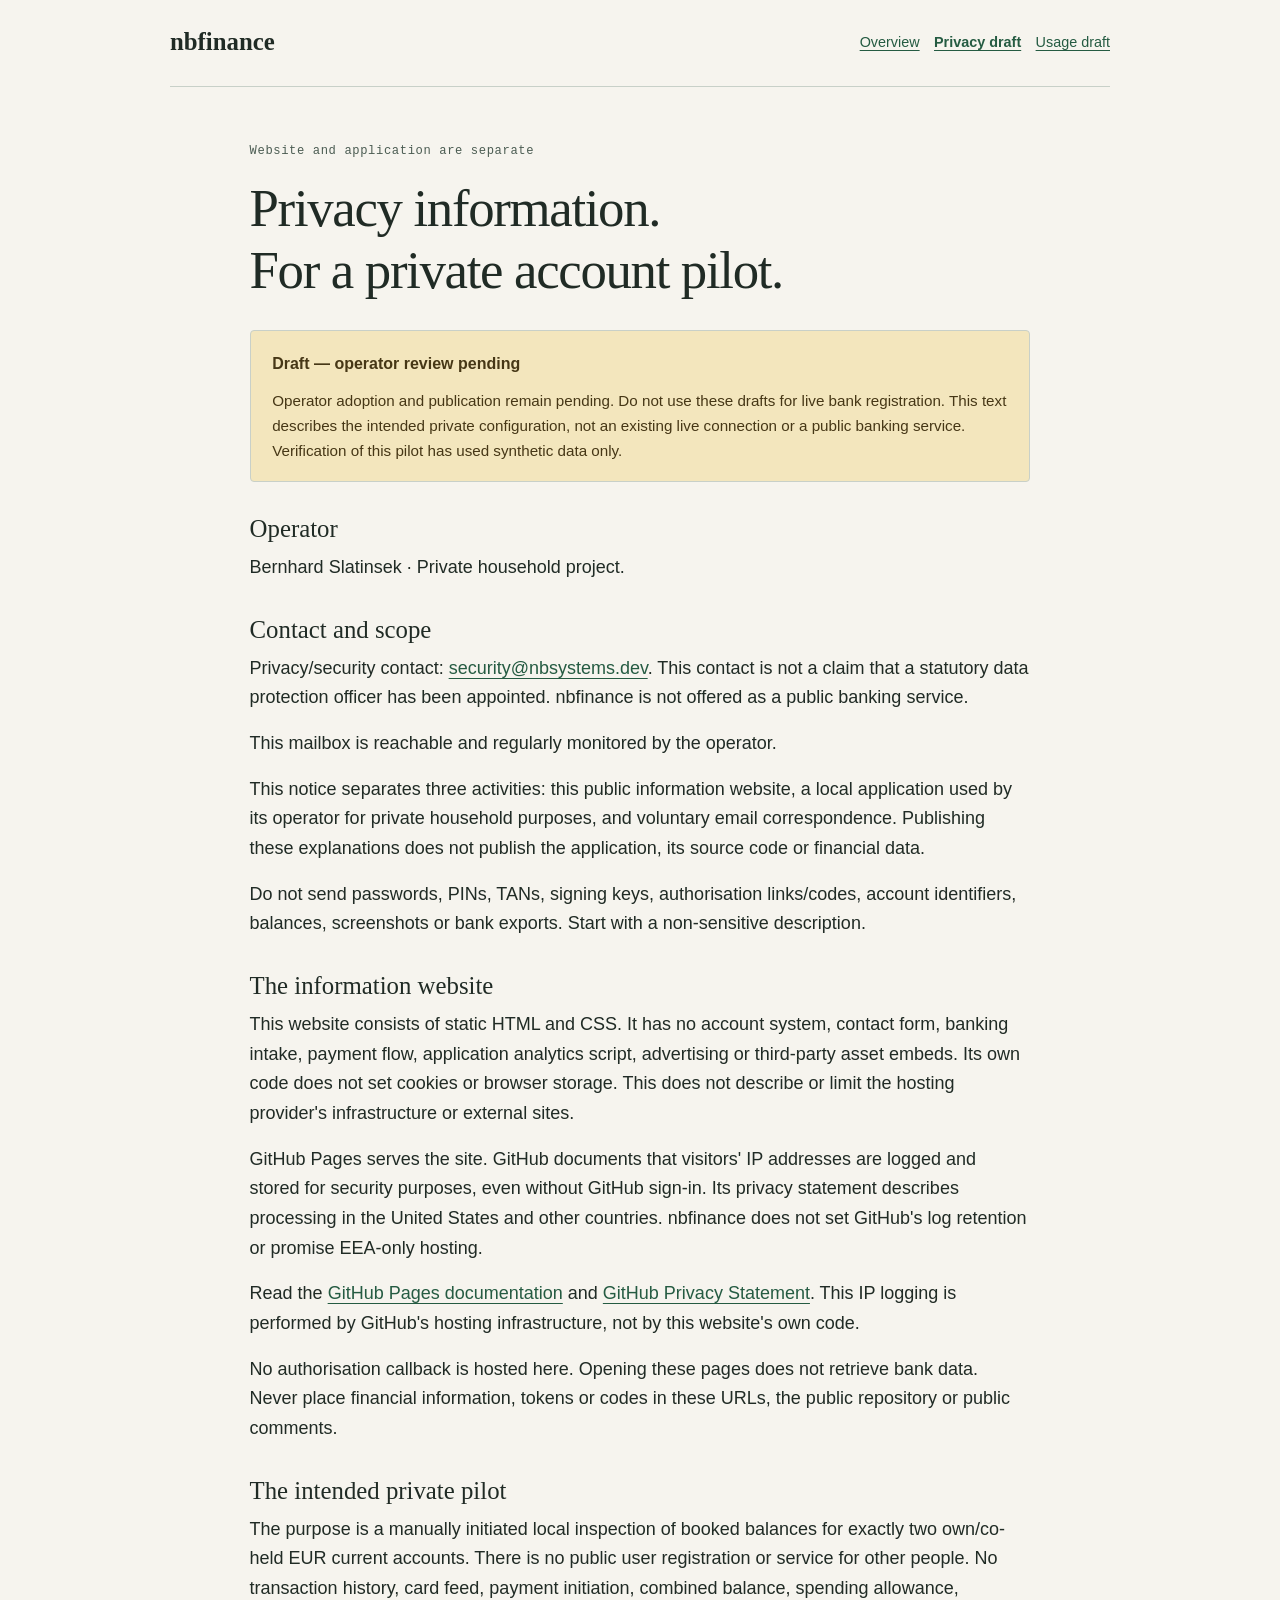
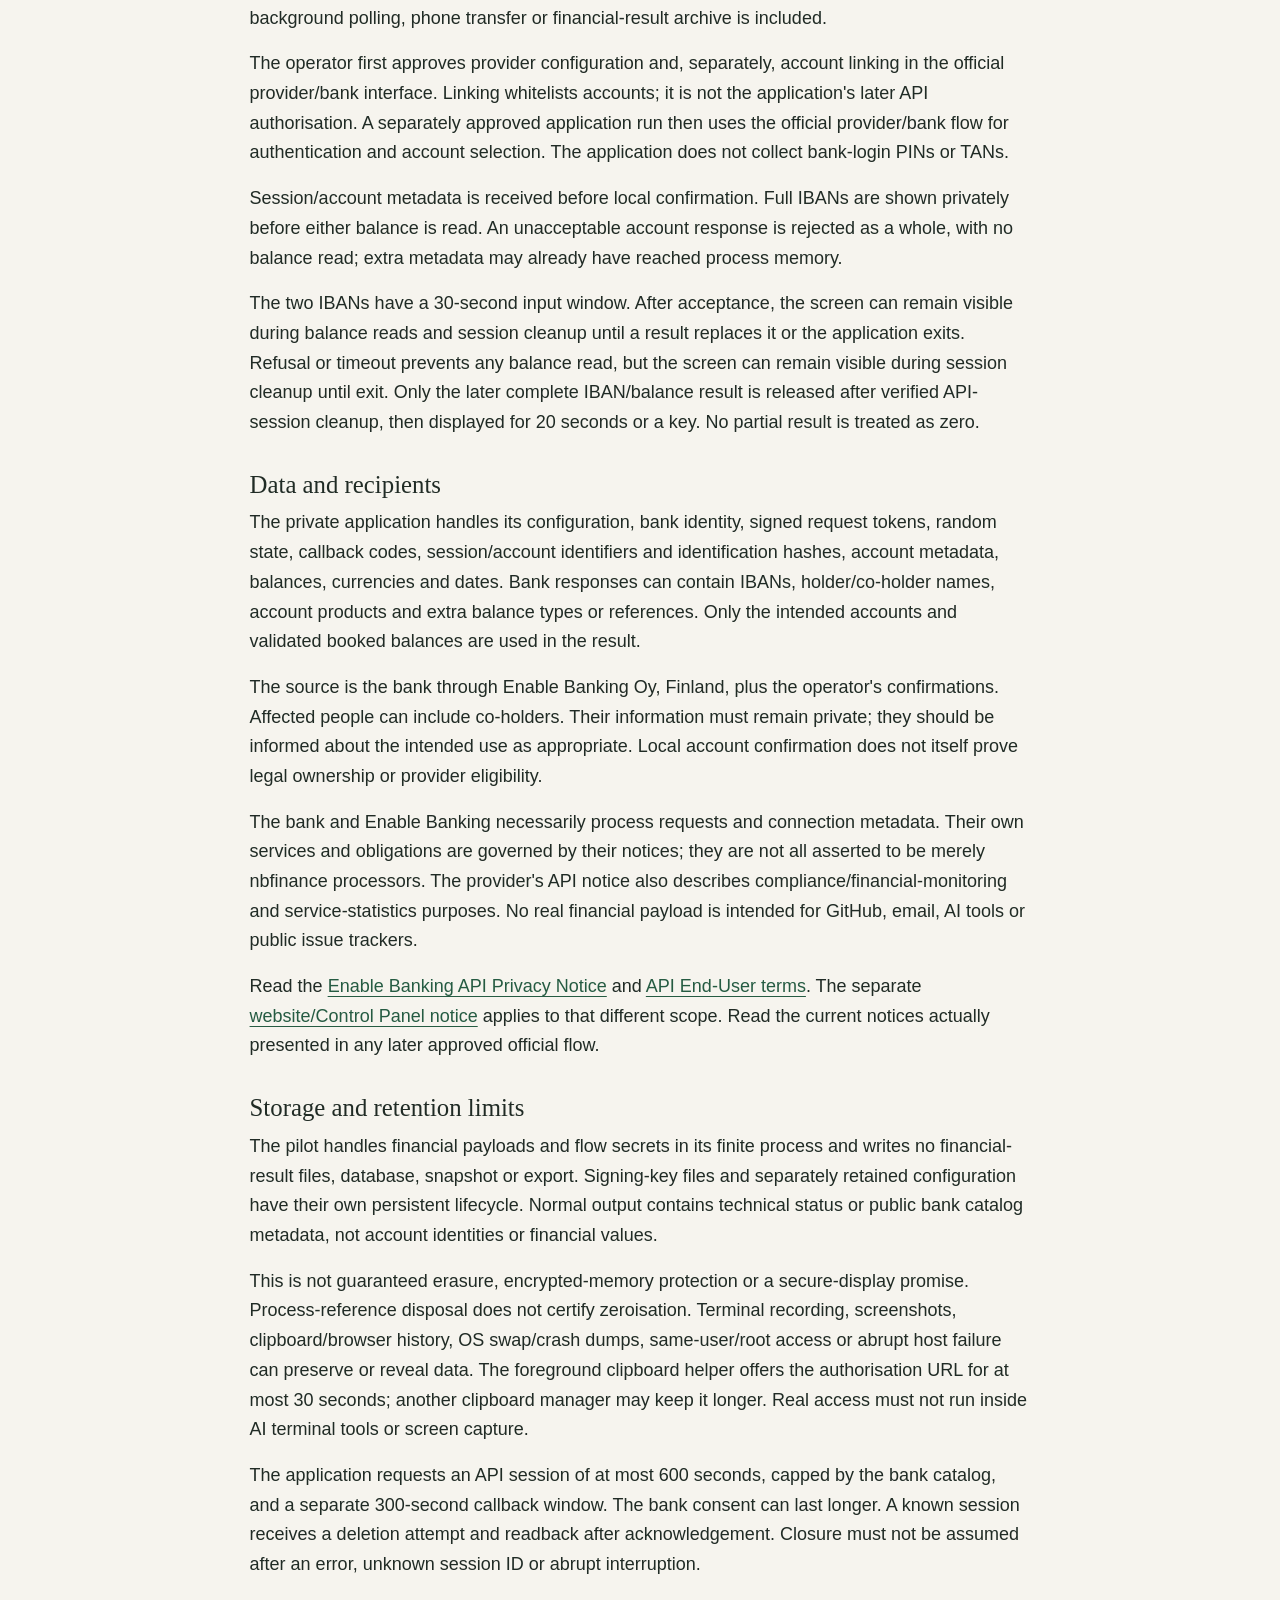
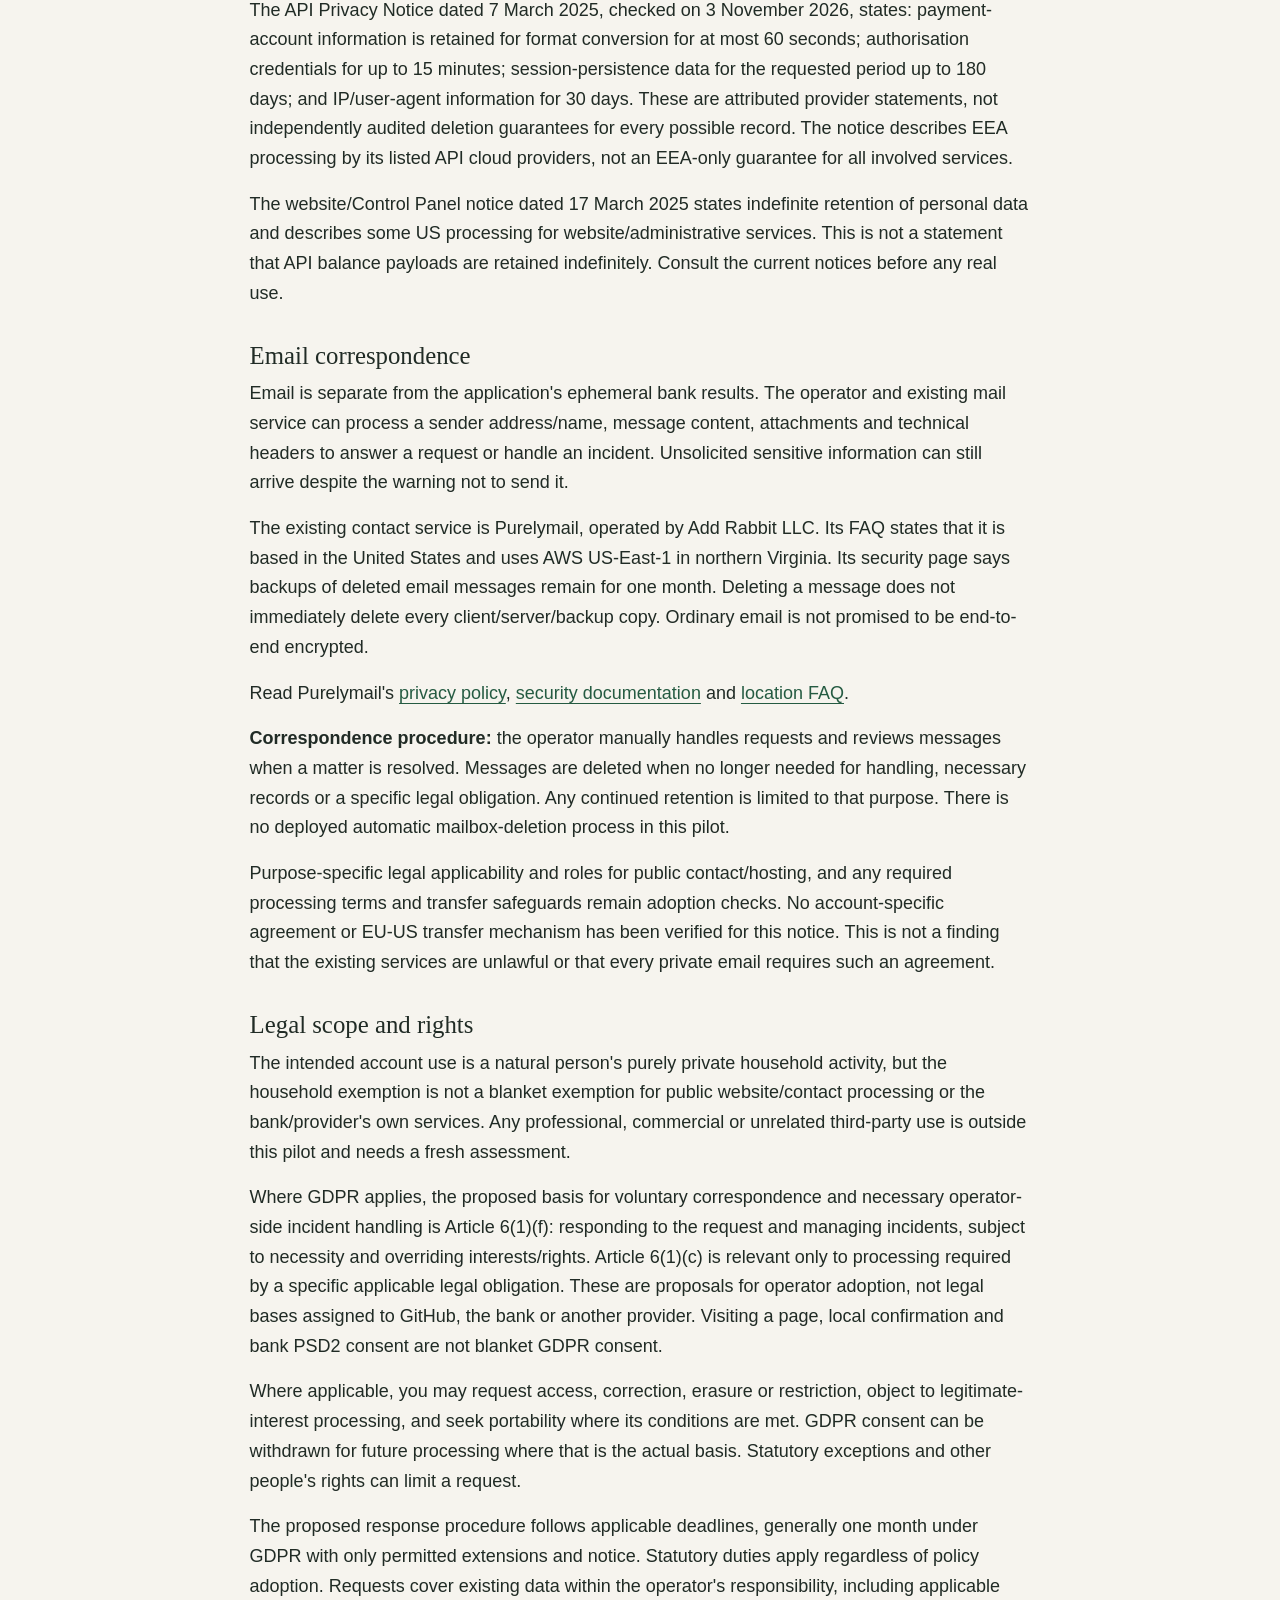
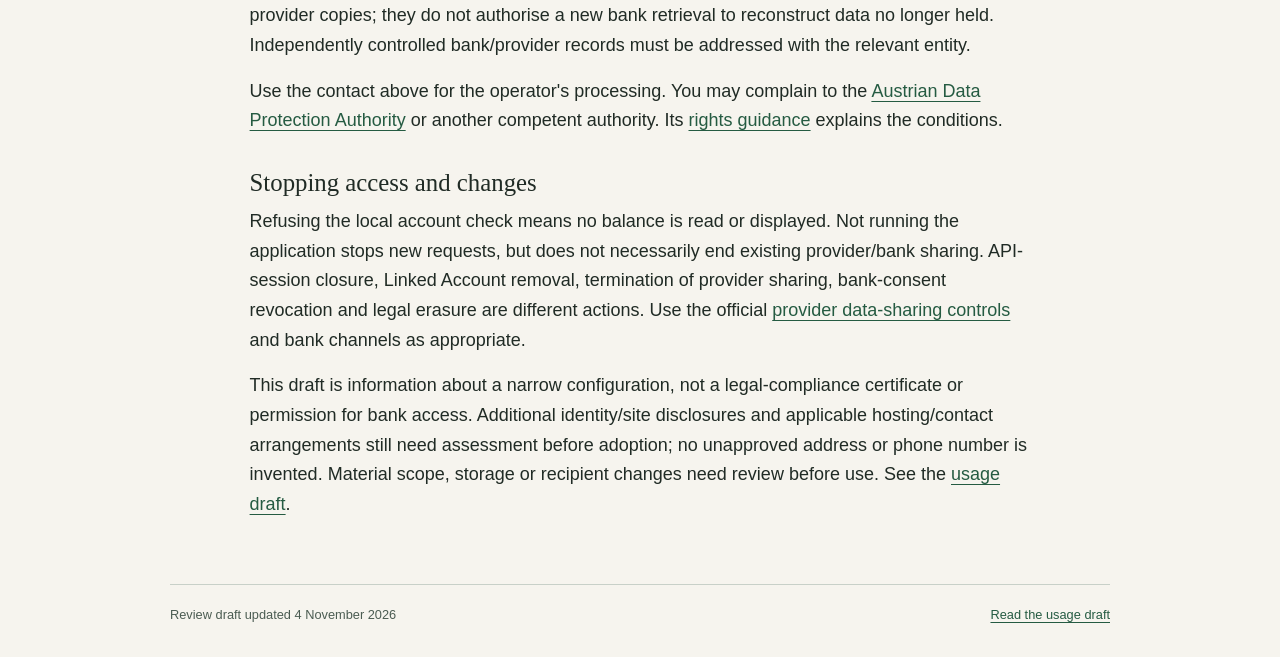
==== commit f17a832e: "docs: record confirmed contact handling" ====
--- a/privacy.html
+++ b/privacy.html
@@ -20,6 +20,7 @@
     <section>
       <h2>Contact and scope</h2>
       <p>Privacy/security contact: <a href="mailto:security@nbsystems.dev">security@nbsystems.dev</a>. This contact is not a claim that a statutory data protection officer has been appointed. nbfinance is not offered as a public banking service.</p>
+      <p>This mailbox is reachable and regularly monitored by the operator.</p>
       <p>This notice separates three activities: this public information website, a local application used by its operator for private household purposes, and voluntary email correspondence. Publishing these explanations does not publish the application, its source code or financial data.</p>
       <p>Do not send passwords, PINs, TANs, signing keys, authorisation links/codes, account identifiers, balances, screenshots or bank exports. Start with a non-sensitive description.</p>
     </section>
@@ -57,8 +58,8 @@
       <p>Email is separate from the application's ephemeral bank results. The operator and existing mail service can process a sender address/name, message content, attachments and technical headers to answer a request or handle an incident. Unsolicited sensitive information can still arrive despite the warning not to send it.</p>
       <p>The existing contact service is Purelymail, operated by Add Rabbit LLC. Its FAQ states that it is based in the United States and uses AWS US-East-1 in northern Virginia. Its security page says backups of deleted email messages remain for one month. Deleting a message does not immediately delete every client/server/backup copy. Ordinary email is not promised to be end-to-end encrypted.</p>
       <p>Read Purelymail's <a href="https://purelymail.com/privacy" rel="noopener noreferrer">privacy policy</a>, <a href="https://purelymail.com/docs/security" rel="noopener noreferrer">security documentation</a> and <a href="https://purelymail.com/docs/faq" rel="noopener noreferrer">location FAQ</a>.</p>
-      <p><strong>Proposed correspondence procedure:</strong> manually review messages when a matter is resolved and delete them when no longer needed to respond, handle an incident, meet a specific obligation or address a claim. Continued retention needs a reason and next review date. There is no deployed automatic mailbox-deletion process in this pilot.</p>
-      <p>Purpose-specific legal applicability and roles for public contact/hosting, contact monitoring, and any required processing terms and transfer safeguards remain adoption checks. No account-specific agreement or EU-US transfer mechanism has been verified for this notice. This is not a finding that the existing services are unlawful or that every private email requires such an agreement.</p>
+      <p><strong>Correspondence procedure:</strong> the operator manually handles requests and reviews messages when a matter is resolved. Messages are deleted when no longer needed for handling, necessary records or a specific legal obligation. Any continued retention is limited to that purpose. There is no deployed automatic mailbox-deletion process in this pilot.</p>
+      <p>Purpose-specific legal applicability and roles for public contact/hosting, and any required processing terms and transfer safeguards remain adoption checks. No account-specific agreement or EU-US transfer mechanism has been verified for this notice. This is not a finding that the existing services are unlawful or that every private email requires such an agreement.</p>
     </section>
     <section>
       <h2>Legal scope and rights</h2>
